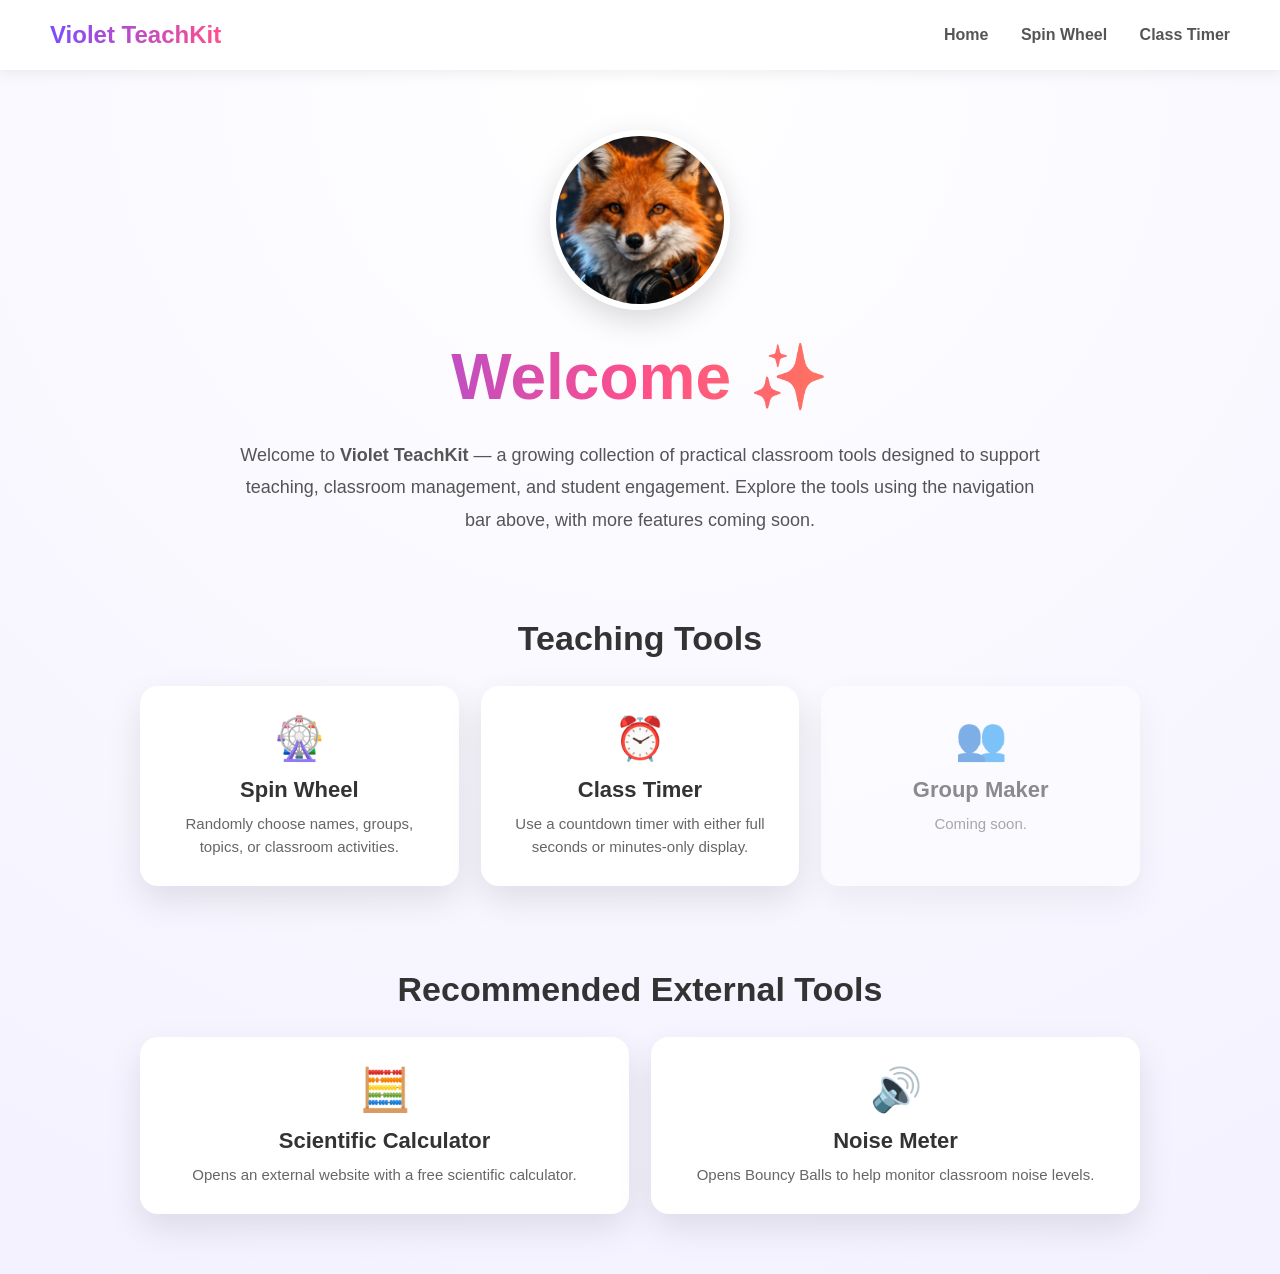
==== index.html @ 780846f5 "feat: esternal calculator and Noise Meter access buttons" ====
<!DOCTYPE html>
<html lang="en">
<head>
    <!-- Google tag (gtag.js) -->
    <script async src="https://www.googletagmanager.com/gtag/js?id=G-65PE61T65M"></script>
    <script>
    window.dataLayer = window.dataLayer || [];
    function gtag(){dataLayer.push(arguments);}
    gtag('js', new Date());

    gtag('config', 'G-65PE61T65M');
    </script>

    <meta charset="UTF-8">
    <meta name="viewport" content="width=device-width, initial-scale=1.0">
    <title>Violet TeachKit | Free Classroom Tools for Teachers</title>
    <meta name="description"
          content="Free classroom tools for teachers, including a spin wheel, 
          class timer, and more. Designed to support classroom management and student 
          engagement.">

    <meta name="keywords"
          content="teacher tools, classroom tools, spin wheel, classroom timer, 
          education, Violet TeachKit">
    <link rel="icon" type="image/png" href="/images/favicon.png">
    <link rel="canonical" href="https://violet-teachkit.pages.dev/">
    <link rel="stylesheet" href="/css/style.css">
</head>

<body>

<nav class="navbar">
    <div class="logo">Violet TeachKit</div>

    <div class="nav-links">
        <a href="index.html">Home</a>
        <a href="wheel.html">Spin Wheel</a>
        <a href="timer.html">Class Timer</a>
    </div>
</nav>

<main class="home-page">
    <img
        src="/images/self-portrait.PNG"
        alt="Self Portrait"
        class="profile-image">

    <div class="hero">
        <h1>Welcome ✨</h1>
        <p>
            Welcome to <strong>Violet TeachKit</strong> — 
            a growing collection of practical classroom tools
            designed to support teaching, classroom management, and student engagement.
            Explore the tools using the navigation bar above, 
            with more features coming soon.
        </p>
    </div>

    <section class="tools-section">
        <h2>Teaching Tools</h2>

        <div class="tools-grid">
            <a href="wheel.html" class="tool-card">
                <div class="tool-icon">🎡</div>
                <h3>Spin Wheel</h3>
                <p>Randomly choose names, groups, topics, or classroom activities.</p>
            </a>

            <a href="timer.html" class="tool-card">
                <div class="tool-icon">⏰</div>
                <h3>Class Timer</h3>
                <p>Use a countdown timer with either full seconds or minutes-only display.</p>
            </a>

            <div class="tool-card coming-soon">
                <div class="tool-icon">👥</div>
                <h3>Group Maker</h3>
                <p>Coming soon.</p>
            </div>
        </div>
    </section>

    <section class="tools-section">
        <h2>Recommended External Tools</h2>

        <div class="tools-grid">
            <a href="https://scientificcalculator.dev/"
            target="_blank"
            rel="noopener noreferrer"
            class="tool-card external-tool">
                <div class="tool-icon">🧮</div>
                <h3>Scientific Calculator</h3>
                <p>Opens an external website with a free scientific calculator.</p>
            </a>

            <a href="https://bouncyballs.org/"
            target="_blank"
            rel="noopener noreferrer"
            class="tool-card external-tool">
                <div class="tool-icon">🔊</div>
                <h3>Noise Meter</h3>
                <p>Opens Bouncy Balls to help monitor classroom noise levels.</p>
            </a>

        </div>
    </section>
</main>

</body>
</html>
---- css/style.css ----
/* ==========================
   Responsive Variables
========================== */

:root{
    --wheel-size:min(55vw,500px);
    --panel-width:min(350px,28vw);
    --title-size:clamp(32px,3vw,48px);
    --button-font:clamp(16px,1.1vw,20px);
    --result-size:clamp(10px,9vw,70px);
    --label-size:clamp(10px,1vw,15px);
}

/* ==========================
   Global
========================== */

*{
    box-sizing:border-box;
}

body{
    margin:0;
    font-family:Arial,Helvetica,sans-serif;
    background:radial-gradient(circle at top,#ffffff,#f3f1ff);
    overflow-x:hidden;
}

.container{
    display:flex;
    justify-content:center;
    align-items:flex-start;
    gap:3vw;
    padding:2vw;
}

.navbar{
    height:70px;
    padding:0 50px;
    display:flex;
    justify-content:space-between;
    align-items:center;
    background:white;
    box-shadow:0 2px 15px rgba(0,0,0,.08);
    position:sticky;
    top:0;
    z-index:1000;
}

.logo {
    font-size: 24px;
    font-weight: 800;
    background: linear-gradient(90deg, #7b4dff, #ff4f8b);
    -webkit-background-clip: text;
    color: transparent;
}

.nav-menu{
    display:flex;
    gap:35px;
    list-style:none;
    margin:0;
    padding:0;
}

.nav-menu a{
    text-decoration:none;
    font-size:17px;
    font-weight:600;
    color:#555;
    transition:.25s;
}

.nav-menu a:hover{
    color:#7b4dff;
}

.nav-links a {
    margin-left: 28px;
    text-decoration: none;
    color: #555;
    font-weight: 700;
}

.nav-links a:hover {
    color: #8d52ff;
}

.home-page {
    min-height: calc(100vh - 70px);
    display: flex;
    flex-direction: column;
    justify-content: center;
    align-items: center;
    text-align: center;
    background: radial-gradient(circle at top, #ffffff, #f3f1ff);
    padding:60px 20px;
}

.home-page h1 {
    font-size: 72px;
    margin-bottom: 20px;
}

.home-page p {
    font-size: 22px;
    color: #666;
}

.hero{
    max-width:800px;
    text-align:center;
}

.hero h1{
    margin-bottom:24px;
    font-size:clamp(48px,5vw,72px);
}

.hero p{
    font-size:clamp(18px,1.3vw,22px);
    line-height:1.8;
    color:#555;
    margin:0 auto;
}

/* ==========================
   Left Panel
========================== */

.left-panel{
    width:var(--panel-width);
    background:rgba(255,255,255,.92);
    border-radius:20px;
    padding:28px;
    box-shadow:0 18px 40px rgba(0,0,0,.12);
}

h1{
    margin-top:0;
    margin-bottom:28px;
    font-size:var(--title-size);
    background:linear-gradient(90deg,#7b4dff,#ff4f8b,#ff9d2d);
    -webkit-background-clip:text;
    color:transparent;
}

label{
    display:block;
    margin-bottom:12px;
    font-size:var(--label-size);
    color:#555;
}

textarea{
    width:100%;
    height:38vh;
    min-height:220px;
    max-height:420px;
    padding:15px;
    border-radius:10px;
    border:1px solid #ddd;
    resize:none;
    font-size:16px;
    line-height:1.5;
}

textarea:focus{
    outline:none;
    border-color:#8f5cff;
    box-shadow:0 0 0 4px rgba(143,92,255,.15);
}

/* ==========================
   Buttons
========================== */

button{
    width:100%;
    height:58px;
    margin-top:16px;
    border:none;
    border-radius:10px;
    cursor:pointer;
    font-size:var(--button-font);
    font-weight:700;
    transition:.25s;
}

button:hover{
    transform:translateY(-2px);
}

.create-btn{
    color:white;
    background:linear-gradient(135deg,#7b4dff,#bf4cff);
    box-shadow:0 12px 25px rgba(123,77,255,.25);
}

.spin-btn{
    color:white;
    background:linear-gradient(135deg,#ff4276,#ff4b67);
    box-shadow:0 12px 25px rgba(255,72,110,.25);
}

.reset-btn{
    background:white;
    border:1px solid #ddd;
    color:#555;
}

/* ==========================
   Right
========================== */

.right-panel{
    flex:1;
    display:flex;
    flex-direction:column;
    align-items:center;
}

.wheel-area{
    position:relative;
    width:calc(var(--wheel-size) + 40px);
    height:calc(var(--wheel-size) + 40px);
}

/* ==========================
   Wheel
========================== */

canvas{
    width:var(--wheel-size);
    height:var(--wheel-size);
    margin:20px;
    border-radius:50%;
    background:white;
    box-shadow:
        0 0 0 12px white,
        0 20px 50px rgba(0,0,0,.15);
    transition:transform 5s cubic-bezier(.15,.8,.18,1);
}

/* ==========================
   Pointer
========================== */

#pointer{
    position:absolute;
    left:50%;
    top:-8px;
    transform:translateX(-50%);
    width:0;
    height:0;
    border-left:24px solid transparent;
    border-right:24px solid transparent;
    border-top:70px solid #ff2525;
    filter:drop-shadow(0 5px 5px rgba(0,0,0,.25));
    z-index:20;
}

.wheel-center{
    position:absolute;
    left:50%;
    top:50%;
    transform:translate(-50%,-50%);
    width:70px;
    height:70px;
    border-radius:50%;
    background:white;
    box-shadow:
        inset 0 0 8px rgba(0,0,0,.12),
        0 5px 12px rgba(0,0,0,.15);
}

/* ==========================
   Result
========================== */

.result-box{
    margin-top:5px;
    text-align:center;
    animation:pop .8s;
}

.hidden{
    display:none;
}

.result-label{
    font-size:clamp(34px,3vw,52px);
    font-weight:900;
    color:#8657ff;
}

.result-text{
    font-size:var(--result-size);
    font-weight:900;
    color:#62db2d;
    line-height:1;
    text-shadow:
        0 6px white,
        0 0 25px rgba(255,255,255,.95),
        0 0 50px rgba(255,232,95,.9),
        0 12px 20px rgba(0,0,0,.15);
    animation:bounce .9s;
}

.again-btn{
    width:210px;
    margin:auto;
    margin-top:28px;
    color:white;
    background:linear-gradient(135deg,#8d52ff,#d44ad8);
}

/* ==========================
   Confetti
========================== */

#confettiContainer{
    position:fixed;
    inset:0;
    pointer-events:none;
    overflow:hidden;
    z-index:999;
}

.confetti{
    position:absolute;
    width:8px;
    height:18px;
    animation:fall linear forwards;
}

/* ==========================
Homepage - tool section
========================== */
.tools-section {
    width: 100%;
    max-width: 1000px;
    margin-top: 55px;
    text-align: center;
}

.tools-section h2 {
    font-size: 34px;
    margin-bottom: 28px;
    color: #333;
}

.tools-grid {
    display: grid;
    grid-template-columns: repeat(auto-fit, minmax(220px, 1fr));
    gap: 22px;
}

.tool-card {
    display: block;
    padding: 28px 24px;
    border-radius: 18px;
    background: white;
    text-decoration: none;
    color: #333;
    box-shadow: 0 14px 35px rgba(0,0,0,.1);
    transition: .25s;
}

.tool-card:hover {
    transform: translateY(-6px);
    box-shadow: 0 20px 45px rgba(123,77,255,.18);
}

.tool-icon {
    font-size: 42px;
    margin-bottom: 14px;
}

.tool-card h3 {
    margin: 0 0 10px;
    font-size: 22px;
}

.tool-card p {
    margin: 0;
    line-height: 1.5;
    color: #666;
    font-size: 15px;
}

.coming-soon {
    opacity: .55;
    cursor: not-allowed;
}

/* ==========================
   Timer
========================== */
.timer-page {
    min-height: calc(100vh - 70px);
    display: flex;
    justify-content: center;
    align-items: center;
    padding: 15px 20px;
}

.timer-card {
    width: min(760px, 92vw);
    padding: 45px;
    border-radius: 24px;
    background: white;
    text-align: center;
    box-shadow: 0 20px 50px rgba(0,0,0,.12);
}

.timer-card h1 {
    font-size: clamp(42px, 5vw, 60px);
    margin-bottom: 10px;
}

.timer-intro {
    color: #666;
    font-size: 18px;
    margin-bottom: 32px;
}

.timer-mode {
    display: grid;
    grid-template-columns: 1fr 1fr;
    gap: 14px;
    margin-bottom: 30px;
}

.mode-btn {
    height: 56px;
    background: #f4f1ff;
    color: #6b55c9;
    border: 2px solid transparent;
}

.mode-btn.active {
    background: linear-gradient(135deg, #7b4dff, #bf4cff);
    color: white;
}

.timer-inputs {
    display: flex;
    justify-content: center;
    gap: 20px;
    margin-bottom: 35px;
}

.timer-inputs label {
    width: 160px;
    text-align: left;
    font-weight: 700;
    color: #555;
}

.timer-inputs input {
    width: 100%;
    margin-top: 8px;
    padding: 14px;
    border-radius: 10px;
    border: 1px solid #ddd;
    font-size: 22px;
    text-align: center;
}

.timer-display {
    font-size: clamp(80px, 14vw, 170px);
    font-weight: 900;
    color: #7b4dff;
    line-height: 1;
    margin: 35px 0;
    text-shadow: 0 8px 25px rgba(123,77,255,.18);
}

.time-up {
    color: #ff3b70;
    animation: timerPulse .7s infinite alternate;
}

.timer-buttons {
    display: flex;
    gap: 16px;
}

.timer-buttons button {
    height: 60px;
}

.timer-start {
    background: linear-gradient(135deg, #64d947, #24bfb6);
    color: white;
}

.timer-start.running {
    background: linear-gradient(135deg, #ff3b70, #ff8c1a);
    color: white;
    box-shadow: 0 0 0 5px rgba(255, 59, 112, 0.16),
                0 12px 30px rgba(255, 59, 112, 0.35);
    animation: runningPulse 1s infinite alternate;
}

@keyframes runningPulse {
    from {
        transform: scale(1);
    }
    to {
        transform: scale(1.04);
    }
}

.timer-pause {
    background: linear-gradient(135deg, #ffca3a, #ff8c1a);
    color: white;
}

.timer-reset {
    background: white;
    border: 1px solid #ddd;
    color: #555;
}

@keyframes timerPulse {
    from {
        transform: scale(1);
    }

    to {
        transform: scale(1.06);
    }
}

@media (max-width: 700px) {
    .timer-mode,
    .timer-buttons {
        grid-template-columns: 1fr;
        display: grid;
    }

    .timer-inputs {
        flex-direction: column;
        align-items: center;
    }
}

input:disabled,
button:disabled {
    opacity: 0.55;
    cursor: not-allowed;
}

.timer-start.running {
    opacity: 1;
    cursor: default;
}

/* ==========================
img
========================== */
.profile-image{
    width:180px;
    height:180px;
    object-fit:cover;
    border-radius:50%;
    border:6px solid white;
    box-shadow:0 10px 30px rgba(0,0,0,.15);
    margin-bottom:30px;
}

/* ==========================
   Animations
========================== */

@keyframes pop{
    from{
        opacity:0;
        transform:scale(.4);
    }

    to{
        opacity:1;
        transform:scale(1);
    }
}

@keyframes bounce{
    0%{
        transform:scale(.3);
    }

    65%{
        transform:scale(1.12);
    }

    100%{
        transform:scale(1);
    }

}

@keyframes fall{
    from{
        transform:translateY(-50px) rotate(0);
    }

    to{
        transform:translateY(110vh) rotate(720deg);
    }
}

/* ==========================
   Mobile
========================== */

@media(max-width:900px){
    .container{
        flex-direction:column;
        align-items:center;
    }

    :root{
        --wheel-size:min(90vw,520px);
        --panel-width:90vw;
    }
}
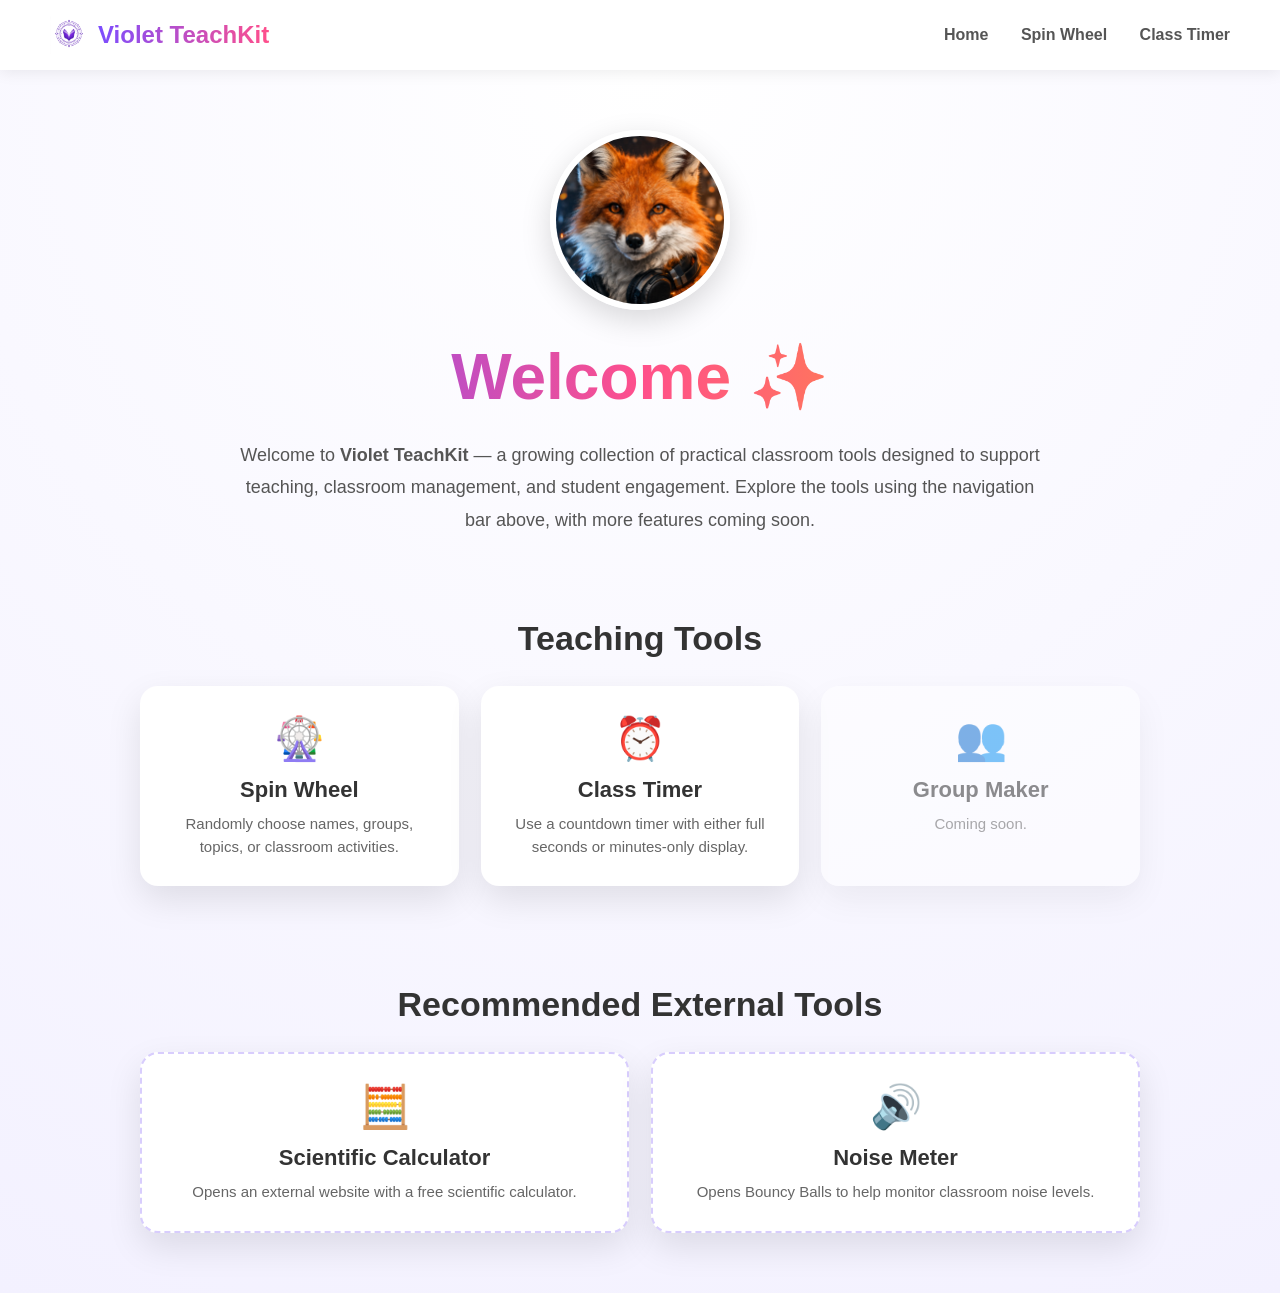
==== commit 7775285e: "style: add logo in nav bar" ====
--- a/index.html
+++ b/index.html
@@ -30,7 +30,10 @@
 <body>
 
 <nav class="navbar">
-    <div class="logo">Violet TeachKit</div>
+    <div class="logo-group">
+        <img src="images/favicon-transbackground.png" alt="Logo" class="logo-icon">
+        <div class="logo">Violet TeachKit</div>
+    </div>
 
     <div class="nav-links">
         <a href="index.html">Home</a>
--- a/css/style.css
+++ b/css/style.css
@@ -54,6 +54,18 @@
     background: linear-gradient(90deg, #7b4dff, #ff4f8b);
     -webkit-background-clip: text;
     color: transparent;
+}
+
+.logo-group{
+    display:flex;
+    align-items:center;
+    gap:10px;
+}
+
+.logo-icon{
+    width:38px;
+    height:38px;
+    object-fit:contain;
 }
 
 .nav-menu{
@@ -560,6 +572,22 @@
 }
 
 /* ==========================
+external-tool section
+========================== */
+.external-tool{
+    border:2px dashed #d8cdfd;
+}
+
+.external-tool:hover{
+    border-color:#8d52ff;
+}
+
+.tools-section + .tools-section{
+    margin-top:70px;
+}
+
+
+/* ==========================
 img
 ========================== */
 .profile-image{
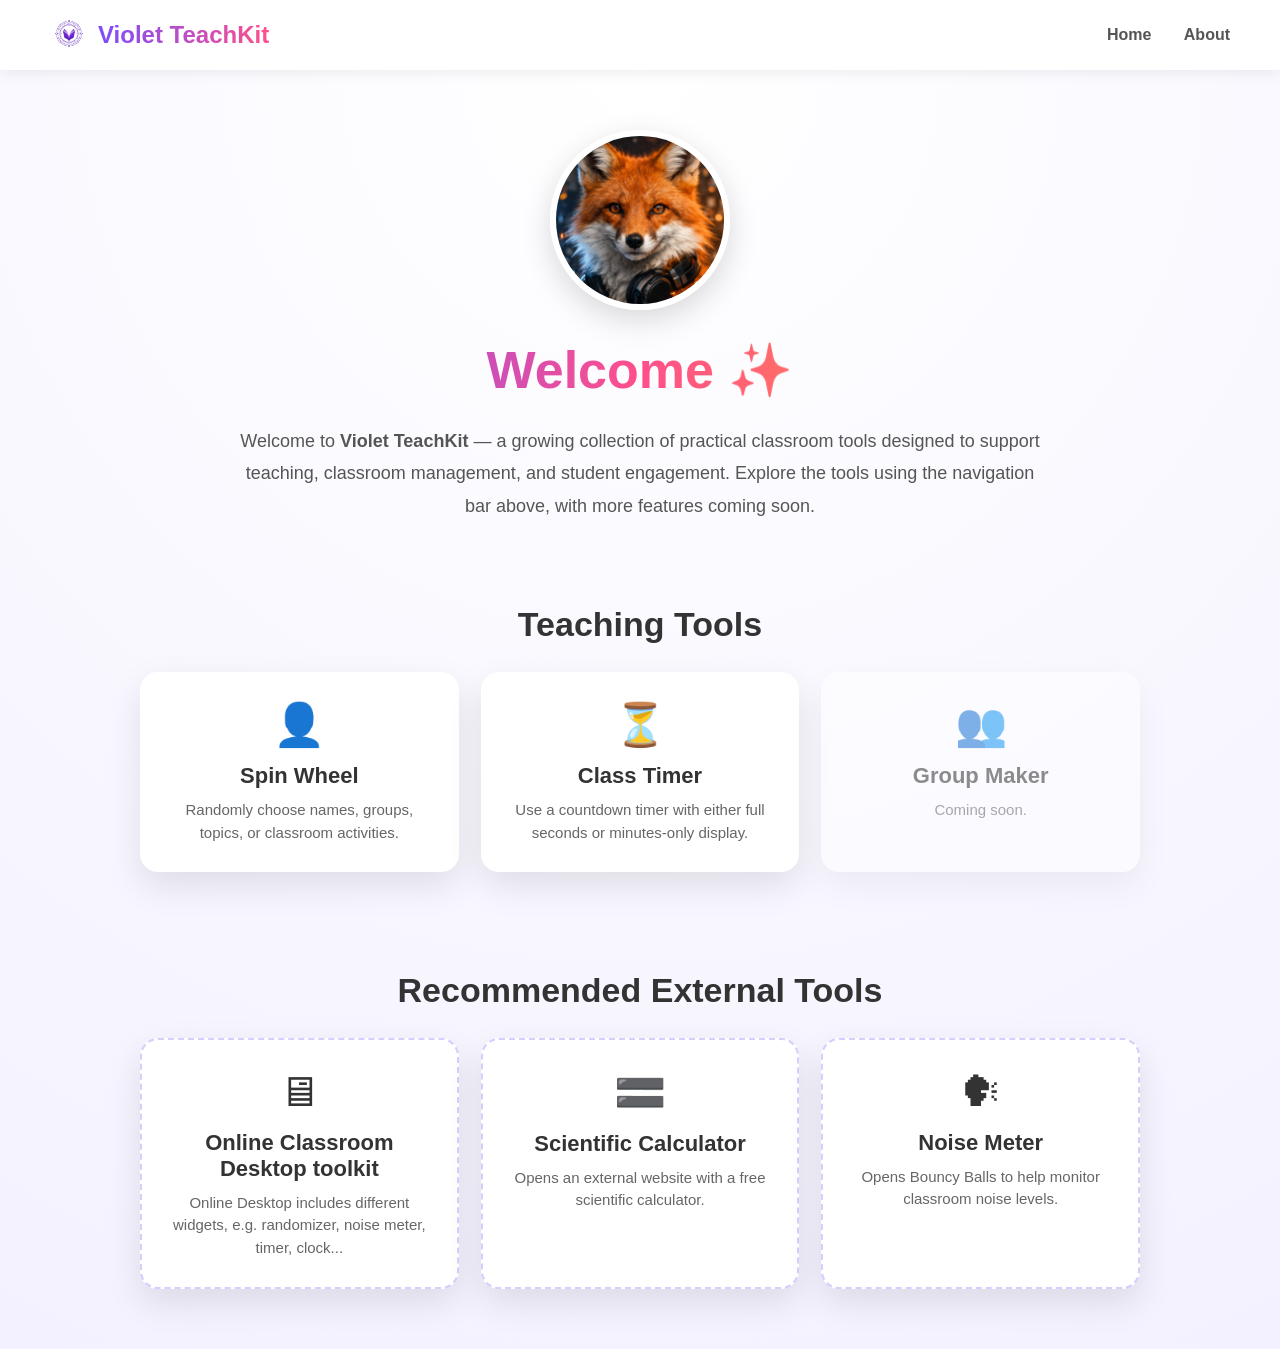
==== commit 8d913434: "feat: about page; external tool card in home page" ====
--- a/index.html
+++ b/index.html
@@ -37,8 +37,9 @@
 
     <div class="nav-links">
         <a href="index.html">Home</a>
-        <a href="wheel.html">Spin Wheel</a>
-        <a href="timer.html">Class Timer</a>
+        <!-- <a href="wheel.html">Spin Wheel</a>
+        <a href="timer.html">Class Timer</a> -->
+        <a href="about.html">About</a>
     </div>
 </nav>
 
@@ -64,13 +65,13 @@
 
         <div class="tools-grid">
             <a href="wheel.html" class="tool-card">
-                <div class="tool-icon">🎡</div>
+                <div class="tool-icon">👤</div>
                 <h3>Spin Wheel</h3>
                 <p>Randomly choose names, groups, topics, or classroom activities.</p>
             </a>
 
             <a href="timer.html" class="tool-card">
-                <div class="tool-icon">⏰</div>
+                <div class="tool-icon">⏳</div>
                 <h3>Class Timer</h3>
                 <p>Use a countdown timer with either full seconds or minutes-only display.</p>
             </a>
@@ -85,13 +86,23 @@
 
     <section class="tools-section">
         <h2>Recommended External Tools</h2>
+        <div class="tools-grid">
 
-        <div class="tools-grid">
+            <a href="https://classroomscreen.com/"
+            target="_blank"
+            rel="noopener noreferrer"
+            class="tool-card external-tool">
+                <div class="tool-icon">🖥</div>
+                <h3>Online Classroom Desktop toolkit</h3>
+                <p>Online Desktop includes different widgets, 
+                    e.g. randomizer, noise meter, timer, clock...</p>
+            </a>
+
             <a href="https://scientificcalculator.dev/"
             target="_blank"
             rel="noopener noreferrer"
             class="tool-card external-tool">
-                <div class="tool-icon">🧮</div>
+                <div class="tool-icon">🟰</div>
                 <h3>Scientific Calculator</h3>
                 <p>Opens an external website with a free scientific calculator.</p>
             </a>
@@ -100,7 +111,7 @@
             target="_blank"
             rel="noopener noreferrer"
             class="tool-card external-tool">
-                <div class="tool-icon">🔊</div>
+                <div class="tool-icon">🗣</div>
                 <h3>Noise Meter</h3>
                 <p>Opens Bouncy Balls to help monitor classroom noise levels.</p>
             </a>
--- a/css/style.css
+++ b/css/style.css
@@ -127,7 +127,7 @@
 
 .hero h1{
     margin-bottom:24px;
-    font-size:clamp(48px,5vw,72px);
+    font-size:clamp(48px,5vw,52px);
 }
 
 .hero p{
@@ -642,6 +642,53 @@
 }
 
 /* ==========================
+   About Page
+========================== */
+
+.about-page{
+    min-height:calc(100vh - 70px);
+    display:flex;
+    flex-direction:column;
+    justify-content:center;
+    align-items:center;
+    text-align:center;
+    padding:60px 20px;
+}
+
+.about-content{
+    max-width:820px;
+}
+
+.about-content h1{
+    margin-top:30px;
+    margin-bottom:30px;
+}
+
+.about-content p{
+    font-size:20px;
+    line-height:1.9;
+    color:#555;
+    margin-bottom:22px;
+}
+
+.about-btn{
+    display:inline-block;
+    margin-top:30px;
+    padding:14px 36px;
+    border-radius:12px;
+    background:linear-gradient(135deg,#7b4dff,#d44ad8);
+    color:white;
+    text-decoration:none;
+    font-weight:700;
+    transition:.25s;
+}
+
+.about-btn:hover{
+    transform:translateY(-3px);
+    box-shadow:0 10px 25px rgba(123,77,255,.22);
+}
+
+/* ==========================
    Mobile
 ========================== */
 
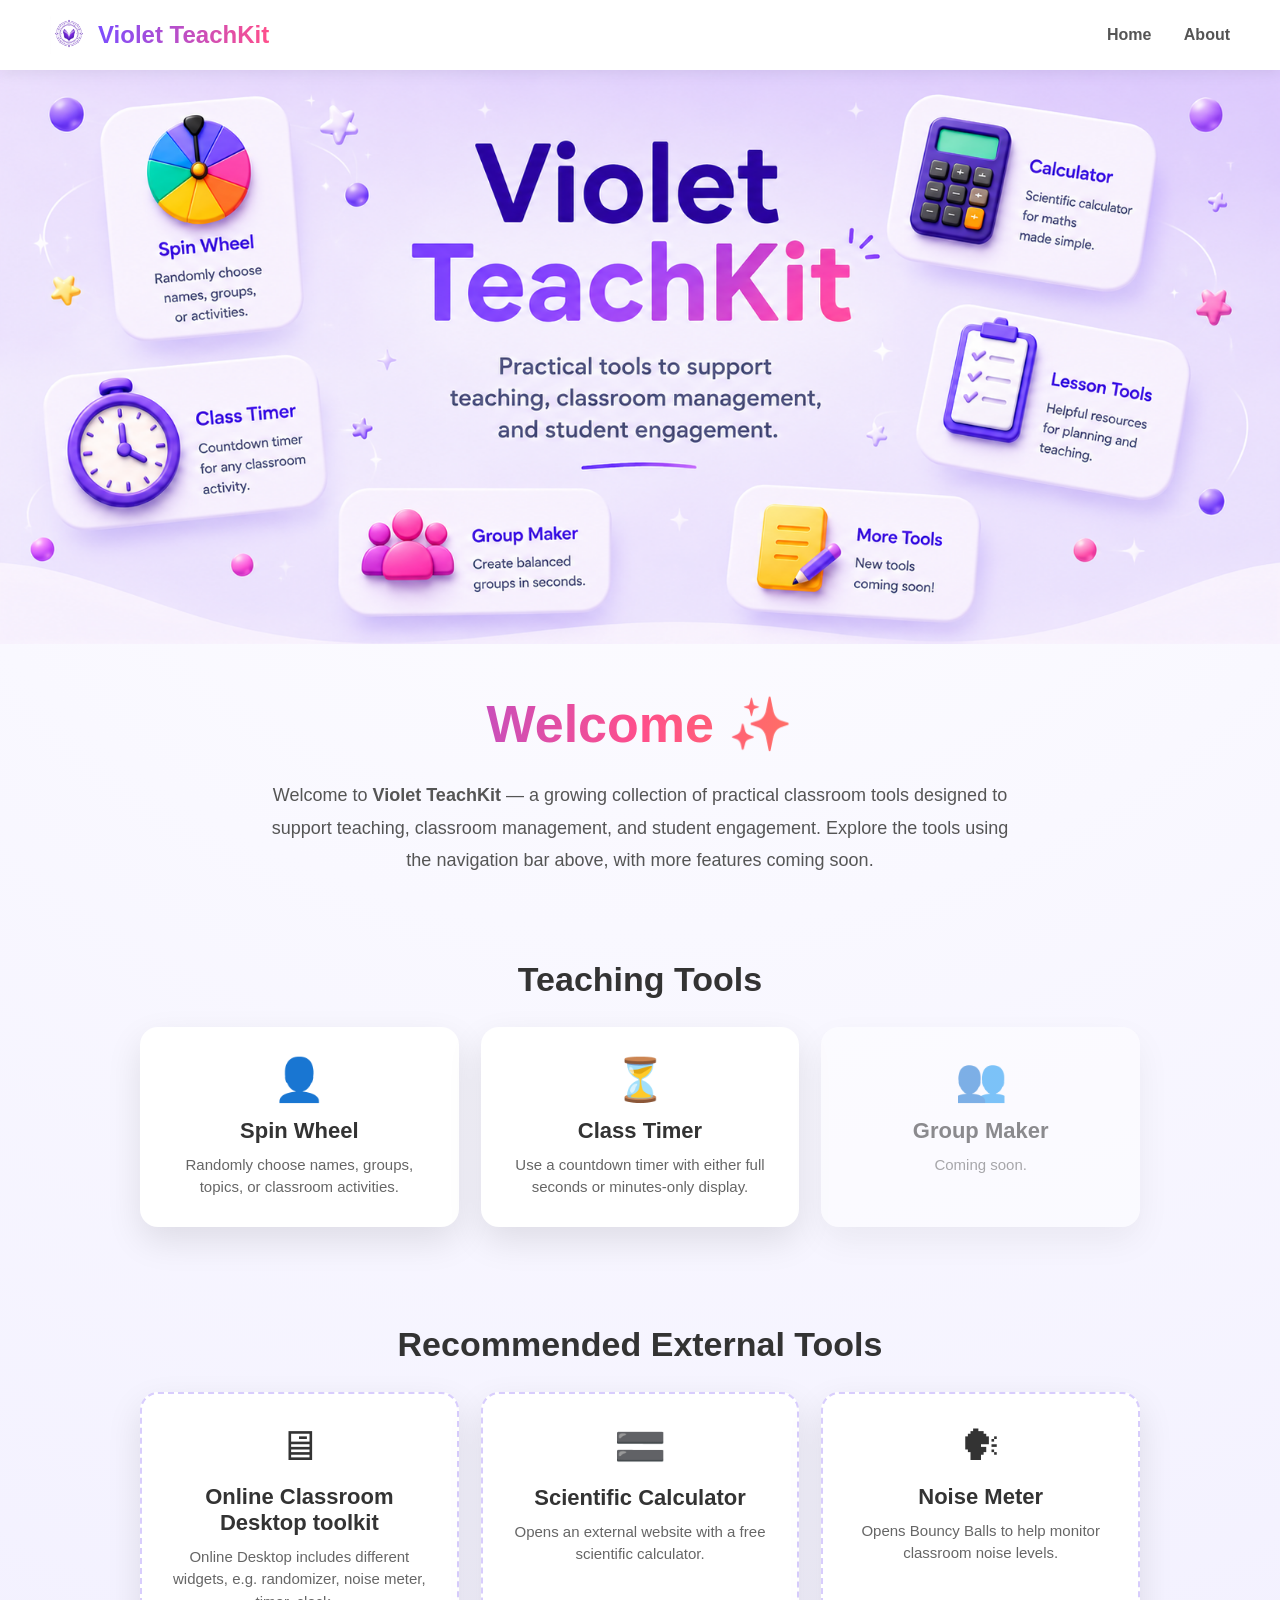
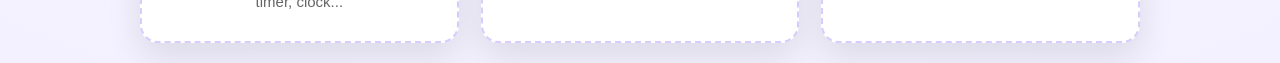
==== commit 1bcfe2cd: "style: add homepage cover, adjust homepage padding" ====
--- a/index.html
+++ b/index.html
@@ -45,9 +45,9 @@
 
 <main class="home-page">
     <img
-        src="/images/self-portrait.PNG"
-        alt="Self Portrait"
-        class="profile-image">
+        src="/images/violet-teachkit-homepage-cover.png"
+        alt="Violet TeachKit Cover"
+        class="homepage-cover">
 
     <div class="hero">
         <h1>Welcome ✨</h1>
--- a/css/style.css
+++ b/css/style.css
@@ -99,6 +99,10 @@
     color: #8d52ff;
 }
 
+/* ==========================
+   Homepage
+========================== */
+
 .home-page {
     min-height: calc(100vh - 70px);
     display: flex;
@@ -107,7 +111,7 @@
     align-items: center;
     text-align: center;
     background: radial-gradient(circle at top, #ffffff, #f3f1ff);
-    padding:60px 20px;
+    padding:0 0px 20px;
 }
 
 .home-page h1 {
@@ -123,6 +127,7 @@
 .hero{
     max-width:800px;
     text-align:center;
+    padding:0 20px;
 }
 
 .hero h1{
@@ -135,6 +140,14 @@
     line-height:1.8;
     color:#555;
     margin:0 auto;
+}
+
+.homepage-cover{
+    width:100vw;
+    max-width:100vw;
+    height:auto;
+    display:block;
+    margin:0 0 50px;
 }
 
 /* ==========================
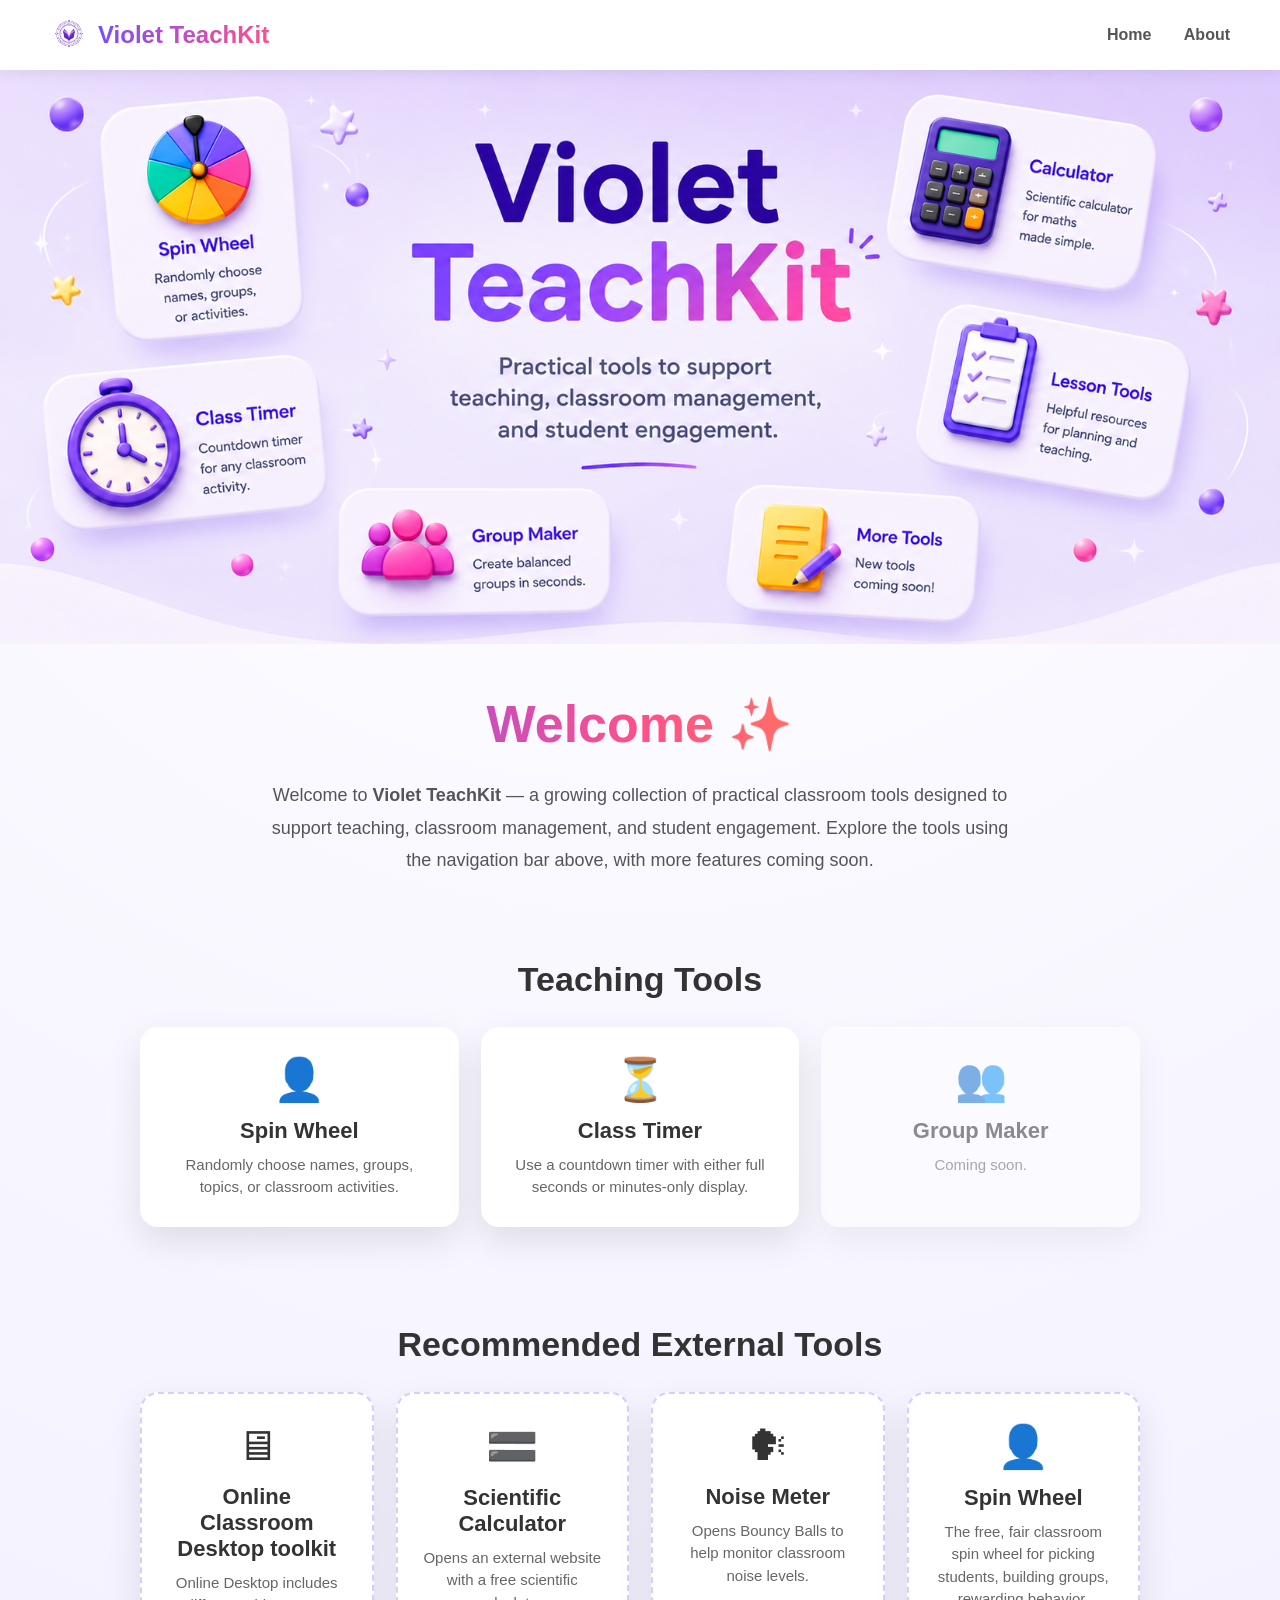
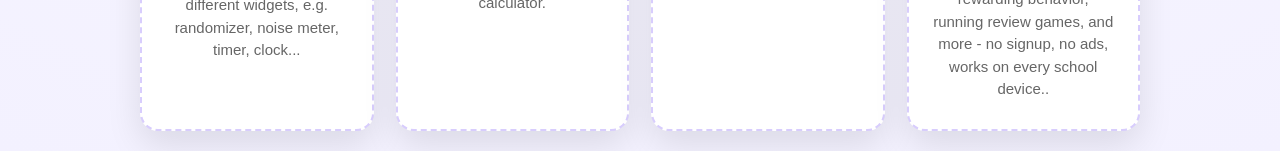
==== commit a0776e94: "feat: add external spin wheel tool" ====
--- a/index.html
+++ b/index.html
@@ -22,30 +22,36 @@
     <meta name="keywords"
           content="teacher tools, classroom tools, spin wheel, classroom timer, 
           education, Violet TeachKit">
-    <link rel="icon" type="image/png" href="/images/favicon.png">
+    <link rel="icon" type="image/png" href="/assets/images/favicon.png">
     <link rel="canonical" href="https://violet-teachkit.pages.dev/">
     <link rel="stylesheet" href="/css/style.css">
+    <!-- <link rel="stylesheet" href="/assets/css/variables.css"> -->
+    <link rel="stylesheet" href="/css/global.css">
+    <link rel="stylesheet" href="/css/navbar.css">
+    <link rel="stylesheet" href="/css/homepage.css">
+    <link rel="stylesheet" href="/css/animations.css">
+    <meta name="viewport" content="width=device-width, initial-scale=1.0">
 </head>
 
 <body>
 
 <nav class="navbar">
     <div class="logo-group">
-        <img src="images/favicon-transbackground.png" alt="Logo" class="logo-icon">
+        <img src="/assets/images/favicon-transbackground.png" alt="Logo" class="logo-icon">
         <div class="logo">Violet TeachKit</div>
     </div>
 
     <div class="nav-links">
-        <a href="index.html">Home</a>
-        <!-- <a href="wheel.html">Spin Wheel</a>
-        <a href="timer.html">Class Timer</a> -->
-        <a href="about.html">About</a>
+        <a href="/index.html">Home</a>
+        <!-- <a href="/tools/wheel.html">Spin Wheel</a>
+        <a href="/tools/timer.html">Class Timer</a> -->
+        <a href="/about.html">About</a>
     </div>
 </nav>
 
 <main class="home-page">
     <img
-        src="/images/violet-teachkit-homepage-cover.png"
+        src="/assets/images/violet-teachkit-homepage-cover.png"
         alt="Violet TeachKit Cover"
         class="homepage-cover">
 
@@ -64,16 +70,17 @@
         <h2>Teaching Tools</h2>
 
         <div class="tools-grid">
-            <a href="wheel.html" class="tool-card">
+            <a href="/tools/wheel.html" class="tool-card">
                 <div class="tool-icon">👤</div>
                 <h3>Spin Wheel</h3>
                 <p>Randomly choose names, groups, topics, or classroom activities.</p>
             </a>
 
-            <a href="timer.html" class="tool-card">
+            <a href="/tools/timer.html" class="tool-card">
                 <div class="tool-icon">⏳</div>
                 <h3>Class Timer</h3>
-                <p>Use a countdown timer with either full seconds or minutes-only display.</p>
+                <p>Use a countdown timer with either full seconds 
+                    or minutes-only display.</p>
             </a>
 
             <div class="tool-card coming-soon">
@@ -116,6 +123,17 @@
                 <p>Opens Bouncy Balls to help monitor classroom noise levels.</p>
             </a>
 
+            <a href="https://spin-wheel.org/"
+            target="_blank"
+            rel="noopener noreferrer"
+            class="tool-card external-tool">
+                <div class="tool-icon">👤</div>
+                <h3>Spin Wheel</h3>
+                <p>The free, fair classroom spin wheel for picking students, building 
+                    groups, rewarding behavior, running review games, and more 
+                    - no signup, no ads, works on every school device..</p>
+            </a>
+
         </div>
     </section>
 </main>
--- a/css/style.css
+++ b/css/style.css
@@ -1,3 +1,6 @@
+/* ==========================
+   backups 
+========================== */
 
 /* ==========================
    Responsive Variables
--- a/css/global.css
+++ b/css/global.css
@@ -0,0 +1,212 @@
+/* ==========================
+   Global
+========================== */
+
+*{
+    box-sizing:border-box;
+}
+
+body{
+    margin:0;
+    font-family:Arial,Helvetica,sans-serif;
+    background:radial-gradient(circle at top,#ffffff,#f3f1ff);
+    overflow-x:hidden;
+}
+
+.container{
+    display:flex;
+    justify-content:center;
+    align-items:flex-start;
+    gap:3vw;
+    padding:2vw;
+}
+
+h1{
+    margin-top:0;
+    margin-bottom:28px;
+    font-size:var(--title-size);
+    background:linear-gradient(90deg,#7b4dff,#ff4f8b,#ff9d2d);
+    -webkit-background-clip:text;
+    color:transparent;
+}
+
+label{
+    display:block;
+    margin-bottom:12px;
+    font-size:var(--label-size);
+    color:#555;
+}
+
+textarea{
+    width:100%;
+    height:38vh;
+    min-height:220px;
+    max-height:420px;
+    padding:15px;
+    border-radius:10px;
+    border:1px solid #ddd;
+    resize:none;
+    font-size:16px;
+    line-height:1.5;
+}
+
+textarea:focus{
+    outline:none;
+    border-color:#8f5cff;
+    box-shadow:0 0 0 4px rgba(143,92,255,.15);
+}
+
+/* ==========================
+   Buttons
+========================== */
+
+button{
+    width:100%;
+    height:58px;
+    margin-top:16px;
+    border:none;
+    border-radius:10px;
+    cursor:pointer;
+    font-size:var(--button-font);
+    font-weight:700;
+    transition:.25s;
+}
+
+button:hover{
+    transform:translateY(-2px);
+}
+
+input:disabled,
+button:disabled {
+    opacity: 0.55;
+    cursor: not-allowed;
+}
+
+/* ==========================
+img
+========================== */
+.profile-image{
+    width:180px;
+    height:180px;
+    object-fit:cover;
+    border-radius:50%;
+    border:6px solid white;
+    box-shadow:0 10px 30px rgba(0,0,0,.15);
+    margin-bottom:30px;
+}
+
+/* ==========================
+   Mobile
+========================== */
+
+@media(max-width:900px){
+    .container{
+        flex-direction:column;
+        align-items:center;
+    }
+
+    :root{
+        --wheel-size:min(90vw,520px);
+        --panel-width:90vw;
+    }
+}
+
+/* ==========================
+   Responsive Design
+========================== */
+
+@media (max-width: 900px) {
+    .navbar {
+        padding: 0 24px;
+    }
+
+    .container {
+        flex-direction: column;
+        align-items: center;
+    }
+
+    :root {
+        --wheel-size: min(90vw, 520px);
+        --panel-width: 90vw;
+    }
+
+    .tools-grid {
+        grid-template-columns: repeat(2, 1fr);
+        padding: 0 20px;
+    }
+}
+
+@media (max-width: 600px) {
+    .navbar {
+        height: auto;
+        padding: 16px 20px;
+        flex-direction: column;
+        gap: 14px;
+    }
+
+    .logo {
+        font-size: 22px;
+    }
+
+    .logo-icon {
+        width: 32px;
+        height: 32px;
+    }
+
+    .nav-links a {
+        margin-left: 12px;
+        margin-right: 12px;
+        font-size: 14px;
+    }
+
+    .homepage-cover {
+        width: 100vw;
+        margin-bottom: 32px;
+    }
+
+    .hero h1 {
+        font-size: 38px;
+    }
+
+    .hero p {
+        font-size: 17px;
+        line-height: 1.7;
+    }
+
+    .tools-grid {
+        grid-template-columns: 1fr;
+        padding: 0 20px;
+    }
+
+    .left-panel {
+        width: 92vw;
+        padding: 22px;
+    }
+
+    .wheel-area {
+        width: calc(var(--wheel-size) + 20px);
+        height: calc(var(--wheel-size) + 20px);
+    }
+
+    canvas {
+        margin: 10px;
+    }
+
+    #pointer {
+        border-left: 18px solid transparent;
+        border-right: 18px solid transparent;
+        border-top: 52px solid #ff2525;
+    }
+
+    .timer-card {
+        padding: 28px 20px;
+    }
+
+    .timer-display {
+        font-size: clamp(64px, 22vw, 120px);
+    }
+
+    .about-content p {
+        font-size: 17px;
+    }
+}
--- a/css/navbar.css
+++ b/css/navbar.css
@@ -0,0 +1,124 @@
+.navbar{
+    height:70px;
+    padding:0 50px;
+    display:flex;
+    justify-content:space-between;
+    align-items:center;
+    background:white;
+    box-shadow:0 2px 15px rgba(0,0,0,.08);
+    position:sticky;
+    top:0;
+    z-index:1000;
+}
+
+.logo {
+    font-size: 24px;
+    font-weight: 800;
+    background: linear-gradient(90deg, #7b4dff, #ff4f8b);
+    -webkit-background-clip: text;
+    color: transparent;
+}
+
+.logo-group{
+    display:flex;
+    align-items:center;
+    gap:10px;
+}
+
+.logo-icon{
+    width:38px;
+    height:38px;
+    object-fit:contain;
+}
+
+.nav-menu{
+    display:flex;
+    gap:35px;
+    list-style:none;
+    margin:0;
+    padding:0;
+}
+
+.nav-menu a{
+    text-decoration:none;
+    font-size:17px;
+    font-weight:600;
+    color:#555;
+    transition:.25s;
+}
+
+.nav-menu a:hover{
+    color:#7b4dff;
+}
+
+.nav-links a {
+    margin-left: 28px;
+    text-decoration: none;
+    color: #555;
+    font-weight: 700;
+}
+
+.nav-links a:hover {
+    color: #8d52ff;
+}
+
+/* ==========================
+   Navbar Responsive
+========================== */
+
+@media (max-width: 768px) {
+    .navbar {
+        height: auto;
+        padding: 16px 24px;
+        flex-direction: column;
+        gap: 14px;
+    }
+
+    .logo-group {
+        justify-content: center;
+    }
+
+    .logo {
+        font-size: 22px;
+    }
+
+    .logo-icon {
+        width: 34px;
+        height: 34px;
+    }
+
+    .nav-links {
+        display: flex;
+        flex-wrap: wrap;
+        justify-content: center;
+        gap: 14px;
+    }
+
+    .nav-links a {
+        margin-left: 0;
+        font-size: 15px;
+    }
+}
+
+@media (max-width: 420px) {
+    .navbar {
+        padding: 14px 16px;
+    }
+
+    .logo {
+        font-size: 20px;
+    }
+
+    .logo-icon {
+        width: 30px;
+        height: 30px;
+    }
+
+    .nav-links {
+        gap: 10px;
+    }
+
+    .nav-links a {
+        font-size: 14px;
+    }
+}
--- a/css/homepage.css
+++ b/css/homepage.css
@@ -0,0 +1,125 @@
+/* ==========================
+   Homepage
+========================== */
+
+.home-page {
+    min-height: calc(100vh - 70px);
+    display: flex;
+    flex-direction: column;
+    justify-content: center;
+    align-items: center;
+    text-align: center;
+    background: radial-gradient(circle at top, #ffffff, #f3f1ff);
+    padding:0 0px 20px;
+}
+
+.home-page h1 {
+    font-size: 72px;
+    margin-bottom: 20px;
+}
+
+.home-page p {
+    font-size: 22px;
+    color: #666;
+}
+
+.hero{
+    max-width:800px;
+    text-align:center;
+    padding:0 20px;
+}
+
+.hero h1{
+    margin-bottom:24px;
+    font-size:clamp(48px,5vw,52px);
+}
+
+.hero p{
+    font-size:clamp(18px,1.3vw,22px);
+    line-height:1.8;
+    color:#555;
+    margin:0 auto;
+}
+
+.homepage-cover{
+    width:100vw;
+    max-width:100vw;
+    height:auto;
+    display:block;
+    margin:0 0 50px;
+}
+
+/* ==========================
+Homepage - tool section
+========================== */
+.tools-section {
+    width: 100%;
+    max-width: 1000px;
+    margin-top: 55px;
+    text-align: center;
+}
+
+.tools-section h2 {
+    font-size: 34px;
+    margin-bottom: 28px;
+    color: #333;
+}
+
+.tools-grid {
+    display: grid;
+    grid-template-columns: repeat(auto-fit, minmax(220px, 1fr));
+    gap: 22px;
+}
+
+.tool-card {
+    display: block;
+    padding: 28px 24px;
+    border-radius: 18px;
+    background: white;
+    text-decoration: none;
+    color: #333;
+    box-shadow: 0 14px 35px rgba(0,0,0,.1);
+    transition: .25s;
+}
+
+.tool-card:hover {
+    transform: translateY(-6px);
+    box-shadow: 0 20px 45px rgba(123,77,255,.18);
+}
+
+.tool-icon {
+    font-size: 42px;
+    margin-bottom: 14px;
+}
+
+.tool-card h3 {
+    margin: 0 0 10px;
+    font-size: 22px;
+}
+
+.tool-card p {
+    margin: 0;
+    line-height: 1.5;
+    color: #666;
+    font-size: 15px;
+}
+
+.coming-soon {
+    opacity: .55;
+    cursor: not-allowed;
+}
+
+/* ==========================
+external-tool section
+========================== */
+.external-tool{
+    border:2px dashed #d8cdfd;
+}
+
+.external-tool:hover{
+    border-color:#8d52ff;
+}
+
+.tools-section + .tools-section{
+    margin-top:70px;
+}
--- a/css/animations.css
+++ b/css/animations.css
@@ -0,0 +1,40 @@
+/* ==========================
+   Animations
+========================== */
+
+@keyframes pop{
+    from{
+        opacity:0;
+        transform:scale(.4);
+    }
+
+    to{
+        opacity:1;
+        transform:scale(1);
+    }
+}
+
+@keyframes bounce{
+    0%{
+        transform:scale(.3);
+    }
+
+    65%{
+        transform:scale(1.12);
+    }
+
+    100%{
+        transform:scale(1);
+    }
+
+}
+
+@keyframes fall{
+    from{
+        transform:translateY(-50px) rotate(0);
+    }
+
+    to{
+        transform:translateY(110vh) rotate(720deg);
+    }
+}
